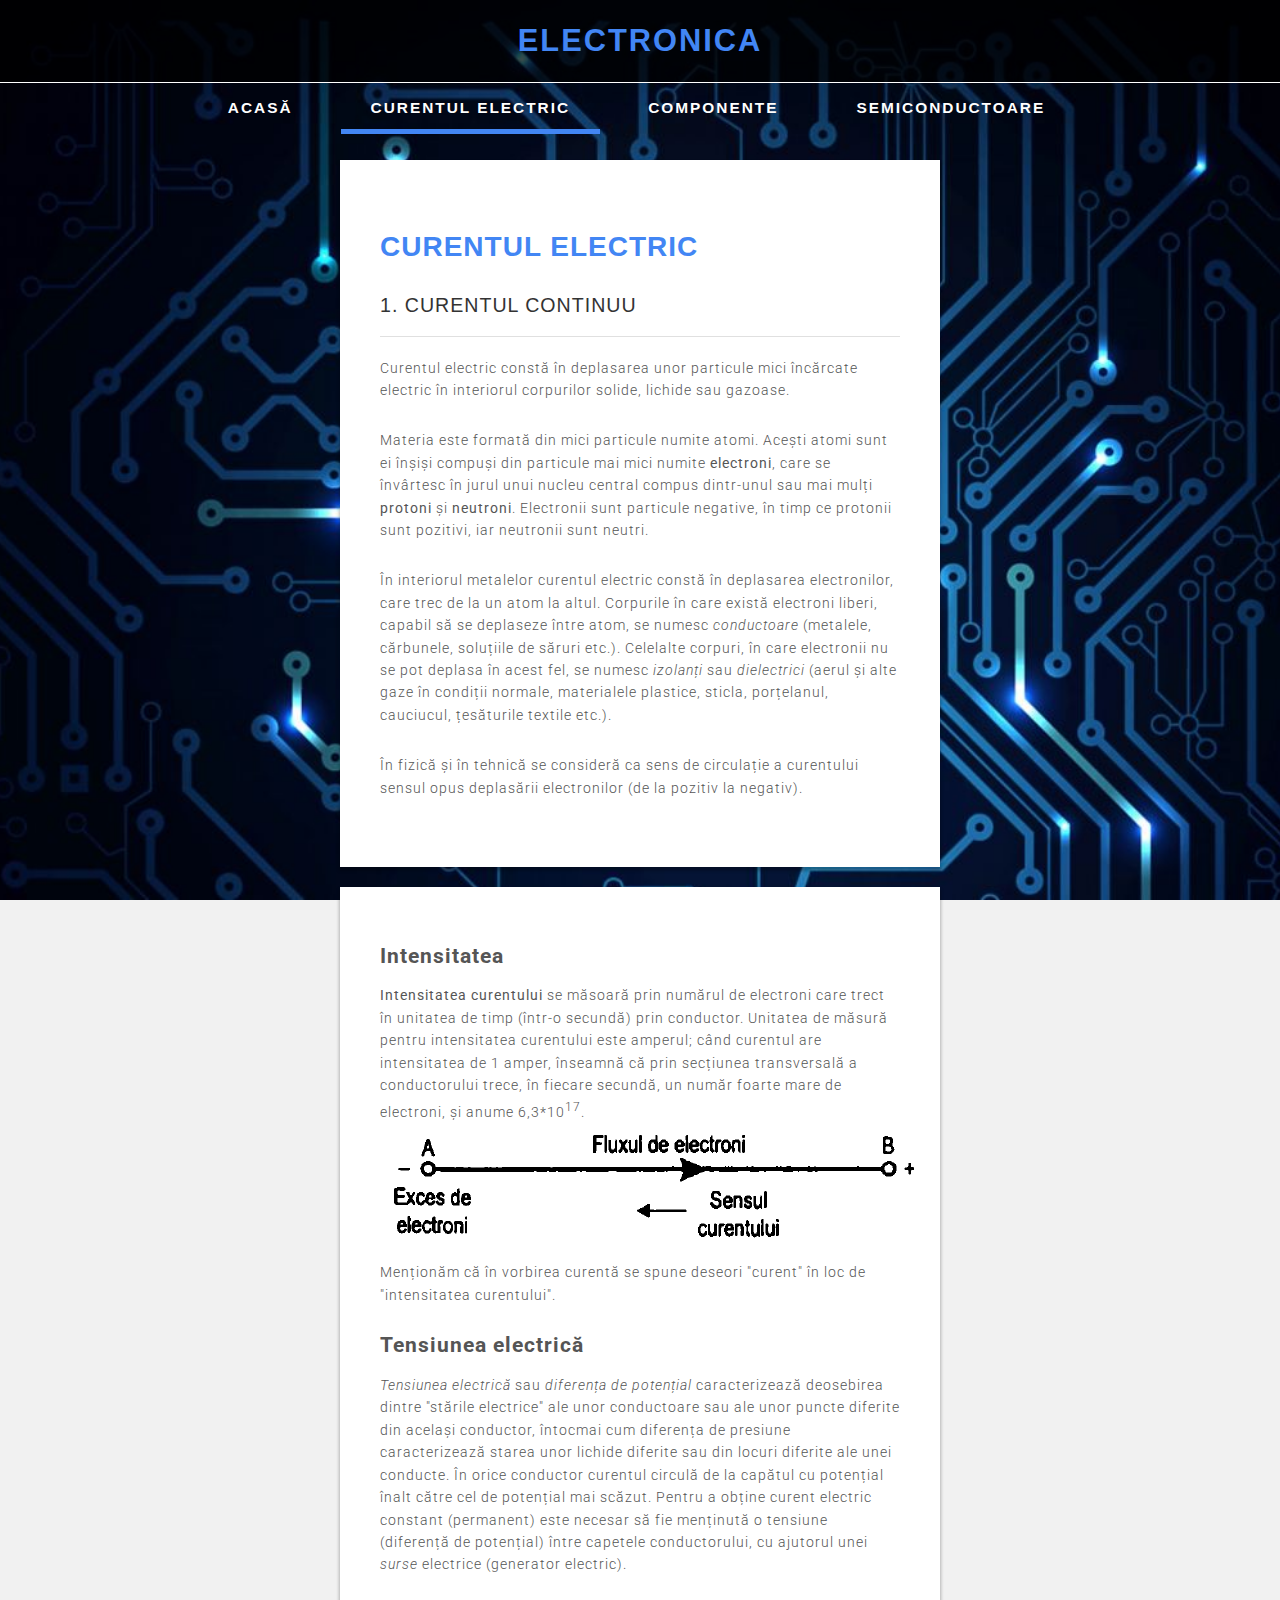
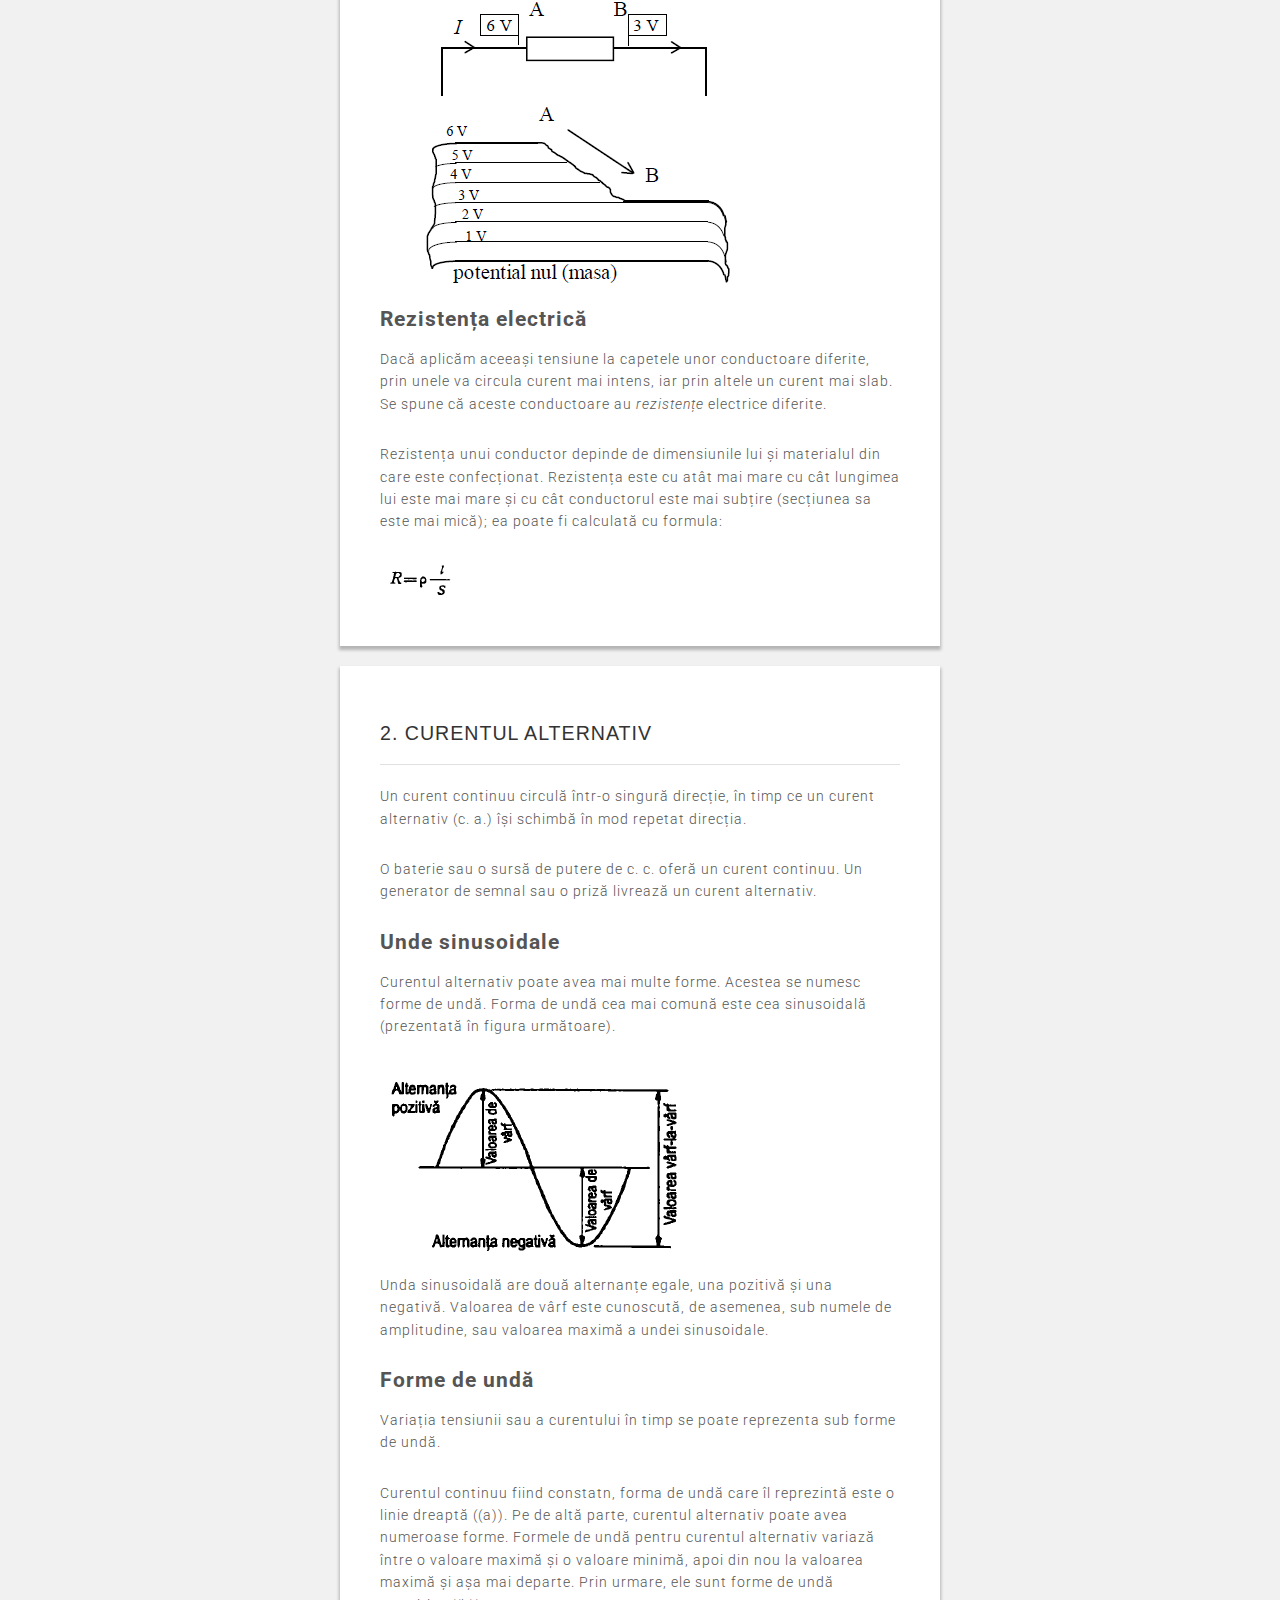
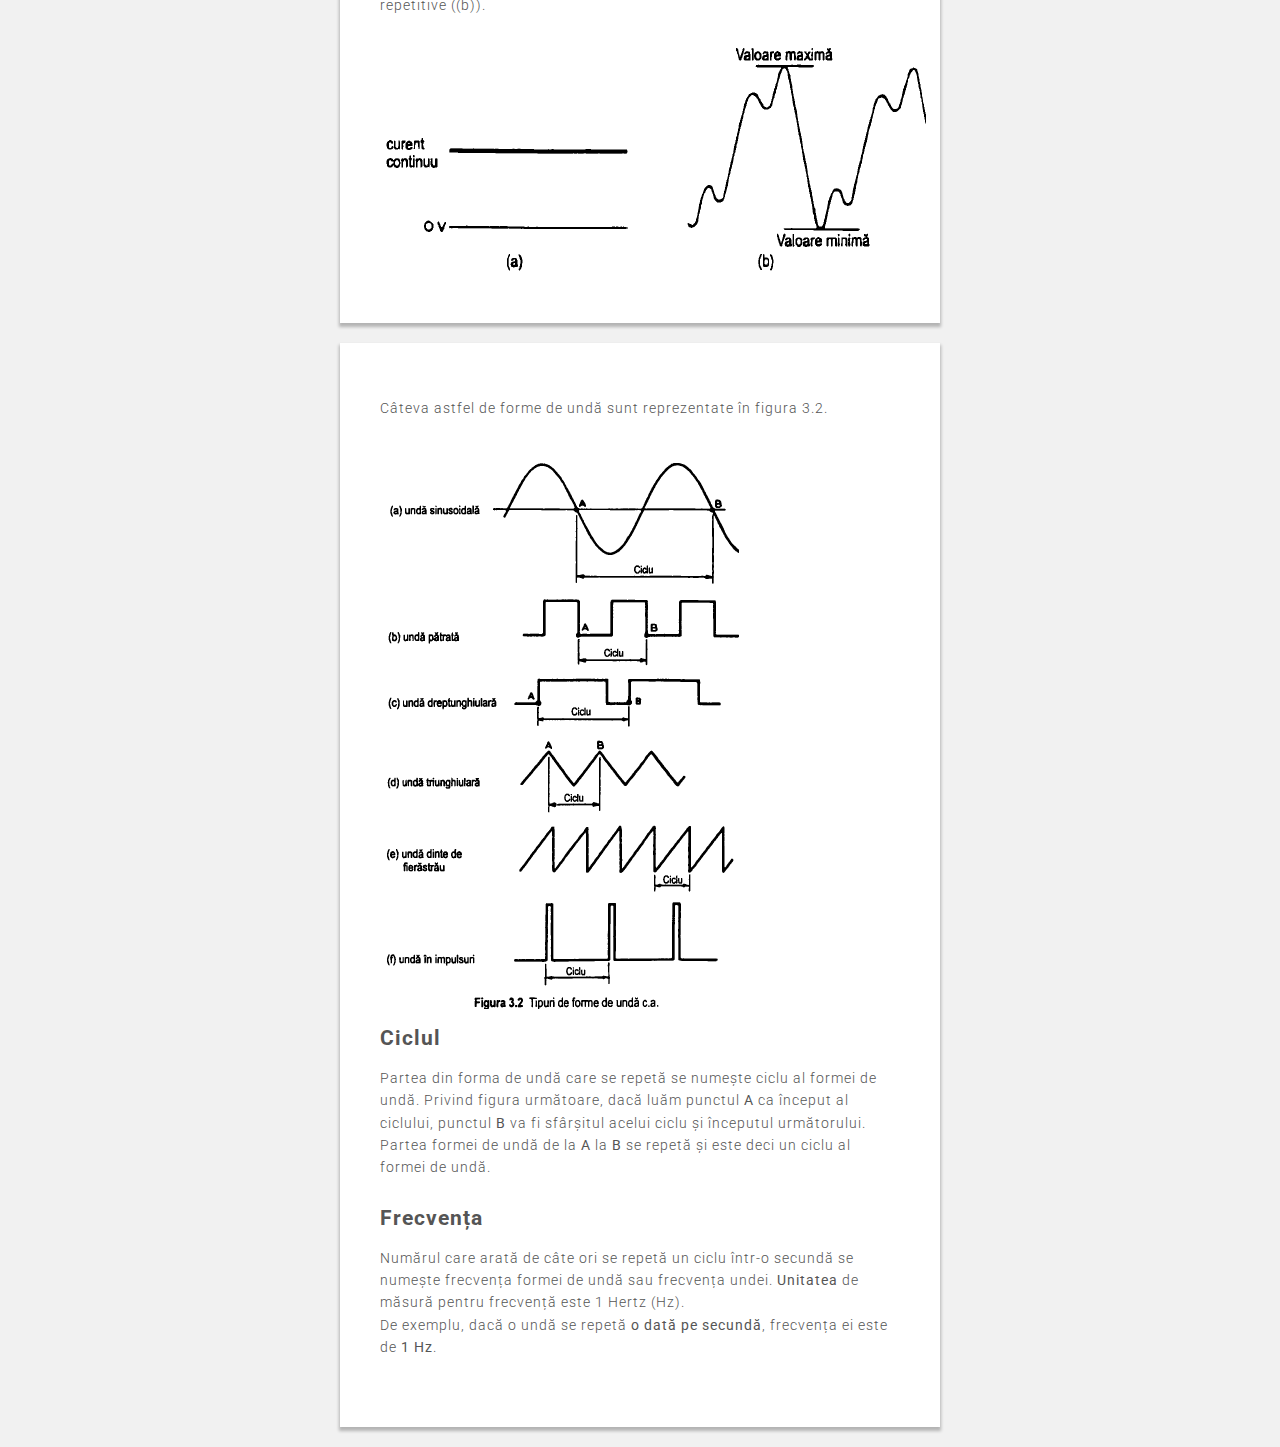
==== c.el.html @ b389ef6c "Initial commit" ====
<html lang="ro">
<head>
  <title>Curentul electric</title>
<link rel="icon" href="images/icon.png">
<meta charset="utf-8">
<link rel="stylesheet" href="css/stylemenu.css" >
<link rel="stylesheet" href="css/background.css"
  </head>

  <body>
    <!-- titlu -->
    <div class="banner jarallax">
    <div class="banner-dot">
      <div class="header-top">
        <div class="container">
          <center>
          <div class="titlu">
              <h1>
                <a href="index.html">Electronica</a>
              </h1>
            </div>
            </center>
        </div>
      </div>
      <!-- //titlu -->
    <!-- meniu -->
    <div class="header">
      <div class="container">
        <div class="top-nav">
          <nav class="navbar navbar-default">

      <ul class="nav navbar-nav navbar-right">
        <li><a href="index.html" title="Pagina principală">Acasă</a></li>
        <li><a href="c.el.html" class="active" title="Ce este curentul electric?">Curentul electric</a></li>
        <li><a href="comp.html" title="Componente electronice">Componente</a></li>
        <li><a href="semic.html"title="Dispozitive semiconductoare">Semiconductoare</a></li>
        <!-- <li><a href="galerie.html">Galerie foto</a></li> -->
      </ul>
    <!-- <div class="clearfix"> </div>
  </div> -->
  </div>
  <!-- //meniu -->
    <!-- <div class="background"> -->
<!-- </div> -->

<article class="wrapper">
  <header>
    <h1 class="pageTitle">Curentul electric</h1>
    <h2 class="pageSubTitle">1. Curentul continuu</h2>
  </header>
  <section>
    <p>Curentul electric constă în deplasarea unor particule mici încărcate electric în interiorul corpurilor solide, lichide sau gazoase.</p>
    <p>Materia este formată din mici particule numite atomi. Acești atomi sunt ei înșiși compuși din particule mai mici numite <b>electroni</b>, care se învârtesc în jurul unui nucleu central compus dintr-unul sau mai mulți <b>protoni</b> și <b>neutroni</b>. Electronii sunt particule negative, în timp ce protonii sunt pozitivi, iar neutronii sunt neutri.</p>
    <p>În interiorul metalelor curentul electric constă în deplasarea electronilor, care trec de la un atom la altul. Corpurile în care există electroni liberi, capabil să se deplaseze între atom, se numesc <em>conductoare</em> (metalele, cărbunele, soluțiile de săruri etc.). Celelalte corpuri, în care electronii nu se pot deplasa în acest fel, se numesc <em>izolanți</em> sau <em>dielectrici</em> (aerul și alte gaze în condiții normale, materialele plastice, sticla, porțelanul, cauciucul, țesăturile textile etc.).</p>
    <p>În fizică și în tehnică se consideră ca sens de circulație a curentului sensul opus deplasării electronilor (de la pozitiv la negativ).</p>
    </section>
</article>
<article class="wrapper">
  <!-- <header>
    <h1 class="pageTitle">Another title</h1>

  </header> -->
  <section>
    <!-- Intensitatea -->
    <h2>Intensitatea</h2>
    <b>Intensitatea curentului</b> se măsoară prin numărul de electroni care trect în unitatea de timp (într-o secundă) prin conductor. Unitatea de măsură pentru intensitatea curentului este amperul; când curentul are intensitatea de 1 amper, înseamnă că prin secțiunea transversală a conductorului trece, în fiecare secundă, un număr foarte mare de electroni, și anume 6,3*10<sup>17</sup>.<br />
    <img src="images/c1.png" />
    <p>Menționăm că în vorbirea curentă se spune deseori "curent" în loc de "intensitatea curentului".</p>
    <!-- Tensiunea -->
    <h2>Tensiunea electrică</h2>
    <em>Tensiunea electrică</em> sau <em>diferența de potențial</em> caracterizează deosebirea dintre "stările electrice" ale unor conductoare sau ale unor puncte diferite din același conductor, întocmai cum diferența de presiune caracterizează starea unor lichide diferite sau din locuri diferite ale unei conducte. În orice conductor curentul circulă de la capătul cu potențial înalt către cel de potențial mai scăzut. Pentru a obține curent electric constant (permanent) este necesar să fie menținută o tensiune (diferență de potențial) între capetele conductorului, cu ajutorul unei <em>surse</em> electrice (generator electric). <br />
    <img src="images/c3.png" />
    <!-- Rezistența -->
    <h2>Rezistența electrică</h2>
    <p>Dacă aplicăm aceeași tensiune la capetele unor conductoare diferite, prin unele va circula curent mai intens, iar prin altele un curent mai slab. Se spune că aceste conductoare au <em>rezistențe</em> electrice diferite.</p>
    <p>Rezistența unui conductor depinde de dimensiunile lui și materialul din care este confecționat. Rezistența este cu atât mai mare cu cât lungimea lui este mai mare și cu cât conductorul este mai subțire (secțiunea sa este mai mică); ea poate fi calculată cu formula:</p>
    <img src="images/c2.png" />
  </section>
</article>

<article class="wrapper">
  <!-- <header>
    <h1 class="pageTitle">Again another title</h1>
    <h2 class="pageSubTitle">And again another subtitle</h2>
  </header> -->
  <section>
    <header>
    <h2 class="pageSubTitle">2. Curentul alternativ</h2>
      </header>

    <p>Un curent continuu circulă într-o singură direcție, în timp ce un curent alternativ (c. a.) își schimbă în mod repetat direcția.</p>
    <p>O baterie sau o sursă de putere de c. c. oferă un curent continuu. Un generator de semnal sau o priză livrează un curent alternativ.</p>
    <h2>Unde sinusoidale</h2>
      <p>Curentul alternativ poate avea mai multe forme. Acestea se numesc forme de undă. Forma de undă cea mai comună este cea sinusoidală (prezentată în figura următoare).</p>
      <img src="images/c4.png" />
      <p>Unda sinusoidală are două alternanțe egale, una pozitivă și una negativă. Valoarea de vârf este cunoscută, de asemenea, sub numele de amplitudine, sau valoarea maximă a undei sinusoidale.</p>
      <h2>Forme de undă</h2>
      <p>Variația tensiunii sau a curentului în timp se poate reprezenta sub forme de undă.</p>
      <p>
        Curentul continuu fiind constatn, forma de undă care îl reprezintă este o linie dreaptă ((a)). Pe de altă parte, curentul alternativ poate avea numeroase forme. Formele de undă pentru curentul alternativ variază între o valoare maximă și o valoare minimă, apoi din nou la valoarea maximă și așa mai departe. Prin urmare, ele sunt forme de undă repetitive ((b)).
        </p>
        <img src="images/c5.png"
  </section>
</article>
<article class="wrapper">
  <section>
    <p>Câteva astfel de forme de undă sunt reprezentate în figura 3.2.</p>
    <img src="images/c6.png" />
    <h2>Ciclul</h2>
    <p>Partea din forma de undă care se repetă se numește ciclu al formei de undă. Privind figura următoare, dacă luăm punctul <b>A</b> ca început al ciclului, punctul <b>B</b> va fi sfârșitul acelui ciclu și începutul următorului. Partea formei de undă de la <b>A</b> la <b>B</b> se repetă și este deci un ciclu al formei de undă.</p>
    <h2>Frecvența</h2>
    <p>Numărul care arată de câte ori se repetă un ciclu într-o secundă se numește frecvența formei de undă sau frecvența undei. <b>Unitatea</b> de măsură pentru frecvență este 1 Hertz (Hz).<br /> De exemplu, dacă o undă se repetă <b>o dată pe secundă</b>, frecvența ei este de <b>1 Hz</b>.</p>

  </section>
</article>
    </body>
</html>
---- css/stylemenu.css ----
body{
  margin: 0;
  padding: 0;
  background: #f1f1f1;
}

/* #menu{
  margin: 0;
  padding: 0;
  margin-top: 350px;
}
#menu li{
  list-style: none;
  display: inline-block;
}
#menu li a{
  text-decoration: none;
  position: relative;
  color:#313131;
  font-size: 24px;
  font-weight: 700;
  font-family: sans-serif;
  display: block;
  overflow: hidden;
  transition: 0.7s all;
  padding: 14px 30px;
  text-transform: uppercase;
}
#menu li a:before{
  content: '';
  width: 60px;
  position: absolute;
  border-bottom: 8px solid #313131;
  bottom: 0;
  right: 350px;
  transition: 0.7s all;
}
#menu li a:hover:before{
  right: 0;
} */
.banner{
	background: url(../images/1.jpg) no-repeat 0px 0px;
    background-size: cover;
    background-position: center center;
    background-attachment: fixed;
	min-height:750px;
}
 /* .banner-dot {
    background:rgba(0, 0, 0, 0.32);
    background-size: cover;
    min-height:750px;
} */
/* .jarallax {
    position: relative;
    background-size: cover;
    background-repeat: no-repeat;
    background-position: 50% 50%;
} */
/* linia-dintre-titlu-si-meniu */
.header-top {
	border-bottom: solid 1px rgb(255, 255, 255);
    padding: .8em 0;
    background: rgba(0, 0, 0, 0.7);
}
/* //linie */

/* poate-lipsi */
/* .banner-dot {
    min-height: 410px;
}
.banner {
    min-height: 410px;
} */
/* //poate */
/* latimea-meniului */
.top-nav ul{
	padding: 0;
    margin: 0;
    float: none;
}
/* .top-nav ul li {
    display: inline-block;
    margin: 0 3.8em;
    float: none;
} */
/* margine stanga */
.top-nav ul li:nth-child(1){
	margin-left:0;
}
/* //margine-stg */
/* margine-dreapta */
.top-nav ul li:nth-child(6){
	margin-right:0;
}
/* //margine-dr */
/* centrare-elemente-meniu */
.navbar-right {
    float: none !important;
    margin-right: -15px;
    text-align: center;
}
/* //centrare */
/* dispune-linie */
.navbar-nav > li {
    margin: 0 .5em;
    display: inline-block;
    float: none;
}
/* //dispunere */
/* formatare-text-meniu */
.navbar-default .navbar-nav > li > a {
    color: #fff;
    font-size: 1.1em;
    letter-spacing: 2px;
    /* padding: 1em 0.5em; */
    position: relative;
    text-decoration: none;
    position: relative;
    /* font-size: 24px; */
    font-weight: 700;
    font-family: sans-serif;
    display: block;
    overflow: hidden;
    transition: 0.7s all;
    padding: 14px 30px;
    text-transform: uppercase;
}
/* //formatare */
/* .navbar-default .navbar-nav > li > a:hover, .navbar-default .navbar-nav > li > a:focus,.navbar-default .navbar-nav li a.active {
	color: #FFFFFF;
} */
.navbar-default .navbar-nav > li > a:before {
    content: '';
    position: absolute;
    bottom: -2px;
    background: #4286f4;
    height: 7px;
    width: 0;
    left: 0;
    transition: .5s all;
}
.navbar-default .navbar-nav li  a:hover:before,.navbar-default .navbar-nav li a.active:before{
	width: 100%;
}
.titlu h1 a {
    color: #4286f4;
    font-weight: 700;
    font-family: sans-serif;
    font-size: 1.1em;
    text-decoration: none;
    font-weight: 700;
    text-transform: uppercase;
    letter-spacing: 2px;
}
---- css/background.css ----
@import url(https://fonts.googleapis.com/css?family=Roboto:400,100,300,500,700,900);
@import url(https://fonts.googleapis.com/css?family=Titillium+Web:400,600,700,300,200);

body {
  font-family: 'Roboto', sans-serif;
  font-size: 14px;
  letter-spacing: 1px;
  line-height: 1.6em;
  font-weight: 300;
  color: #555;
}

p {
  margin-bottom: 2em;
}

header {
  border-bottom: solid 1px #e0e0e0;
  margin: 0 0 20px 0;
}

.pageTitle,
.pageSubTitle {
  font-family: 'Titillium', sans-serif;
  text-transform: uppercase;
  color: #333;
}

.pageTitle {
  color: #4286f4;
}

.pageTitle {
  font-size: 2em;
  font-weight: 700;
  line-height: 2em;
}

.pageSubTitle {
  margin-bottom: 1em;
  font-size: 1.4em;
  font-weight: 300;
}

/* .background {
  background: url("../images/1.jpg") no-repeat 0px 0px;
  background-size: 100% auto;
  position: fixed;
  width: 100%;
  height: 300%;
  top: 0;
  left: 0;
  z-index: -1
} */

.wrapper {
  width: 520px;
  padding: 40px;
  margin: 20px auto;
  background: #fff;
  box-shadow:  0px 3px 3px 1px rgba(0, 0, 0, 0.25);
}

.slogan {
  position: fixed;
  display: block;
  top: 700px;
  width: 100%;
  padding: 20px 0;
  text-align: center;
  background: #222;
}

.sloganTitle {
  font-size: 70px;
  font-weight: 700;
  line-height: 80px;
  color: #fff;

  text-shadow: 0px 2px 1px rgba(0, 0, 0, 0.25);
}
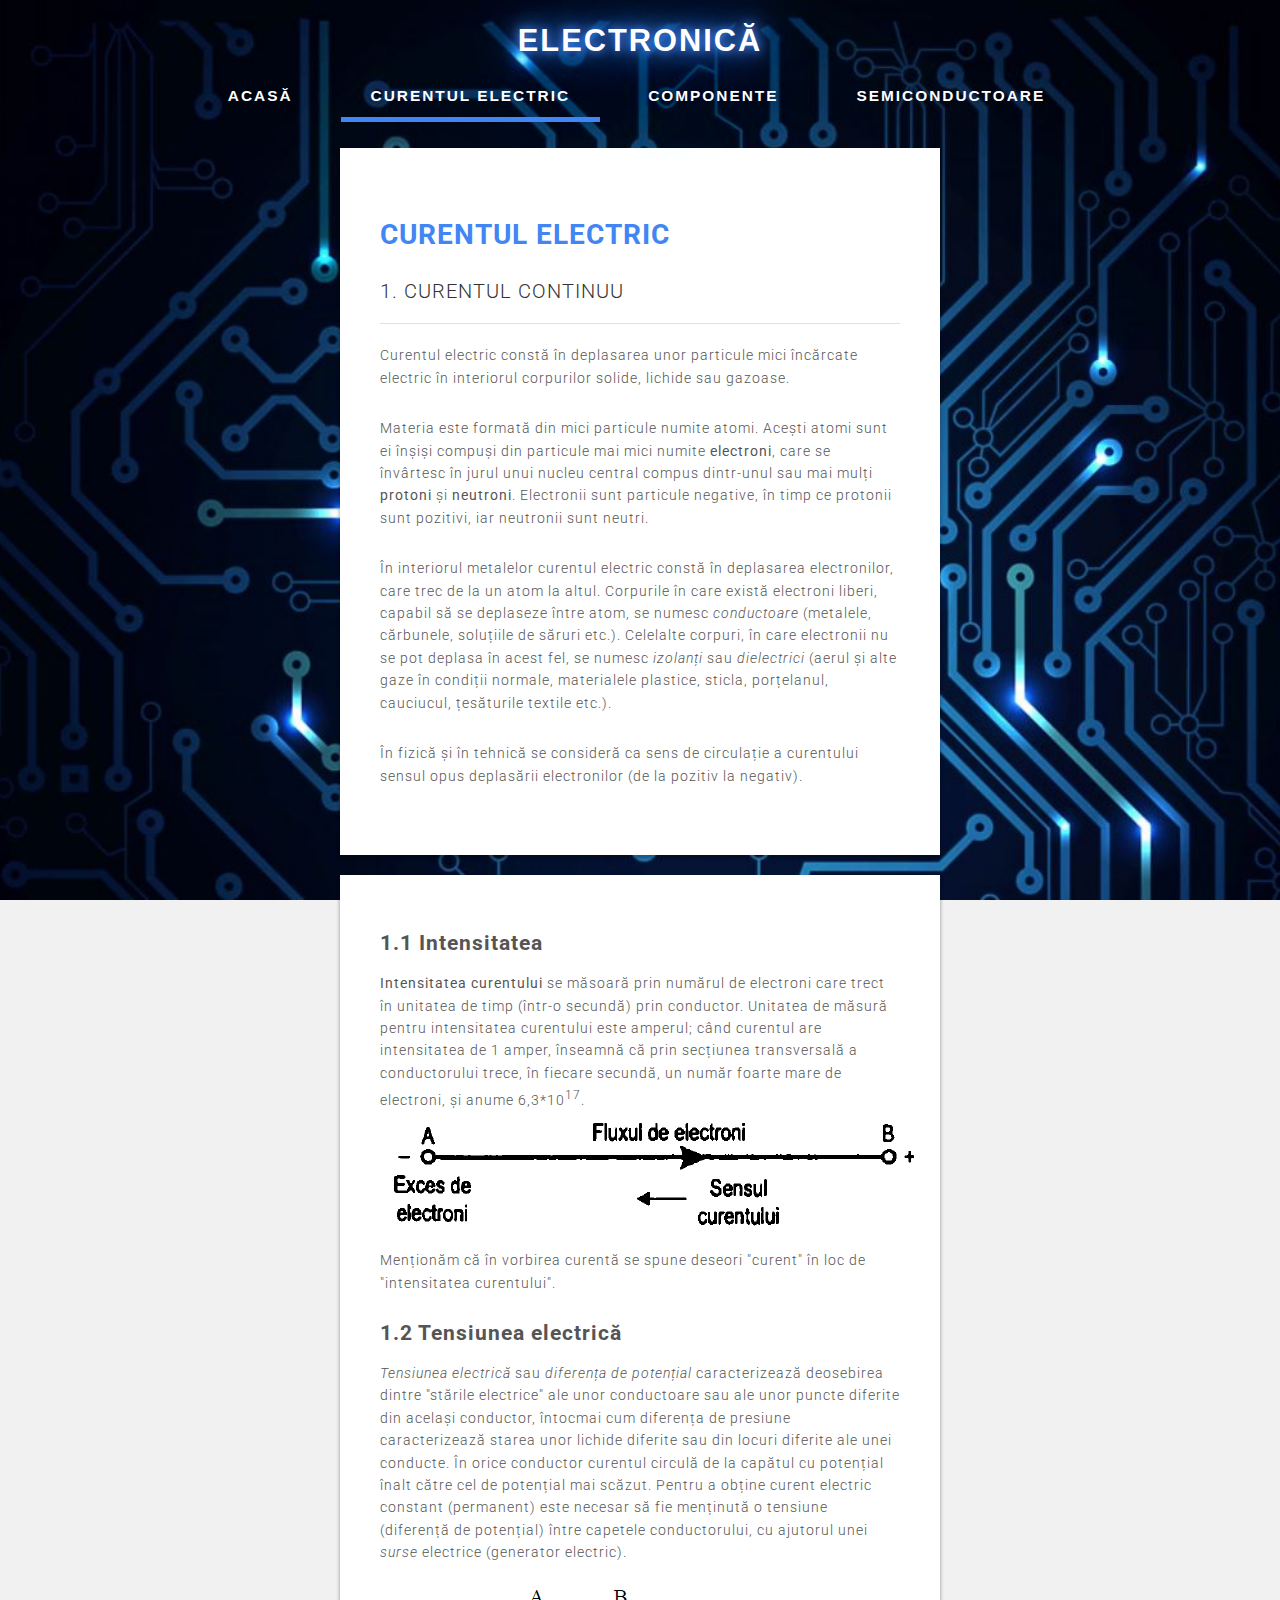
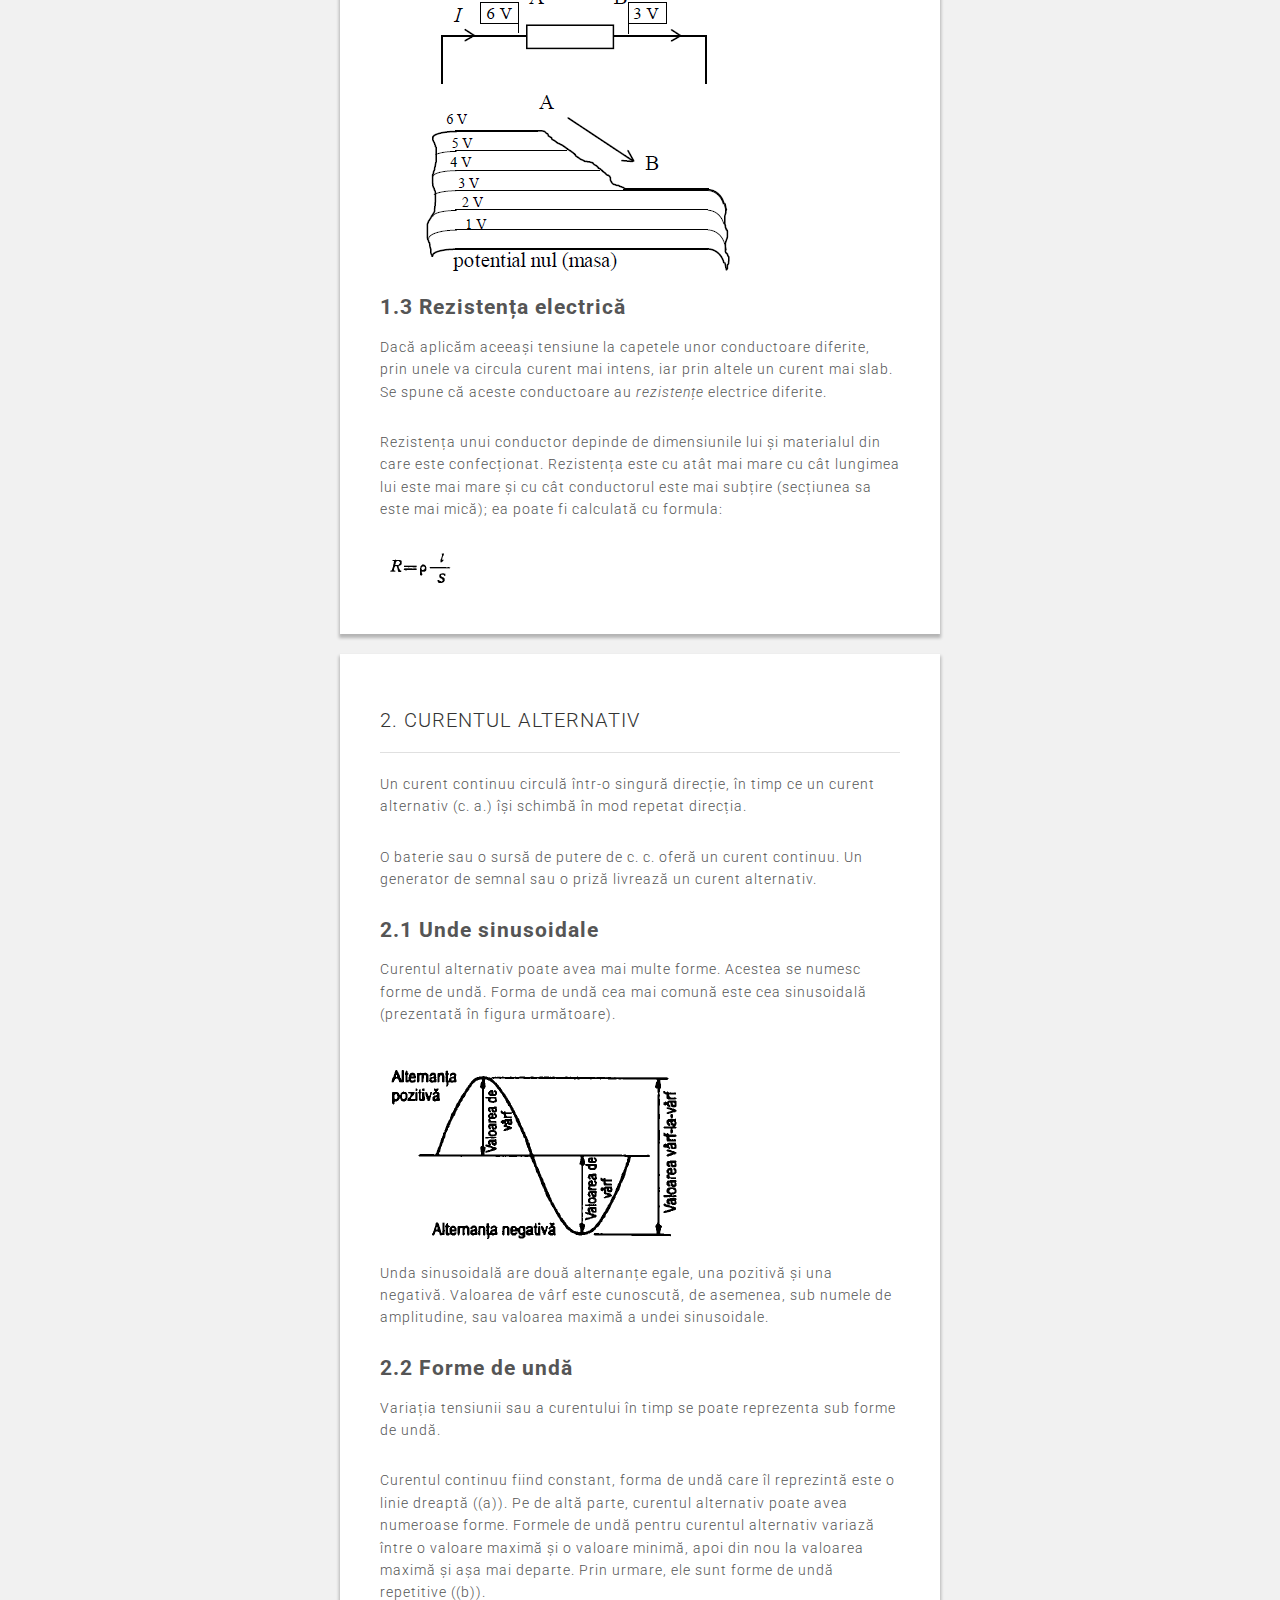
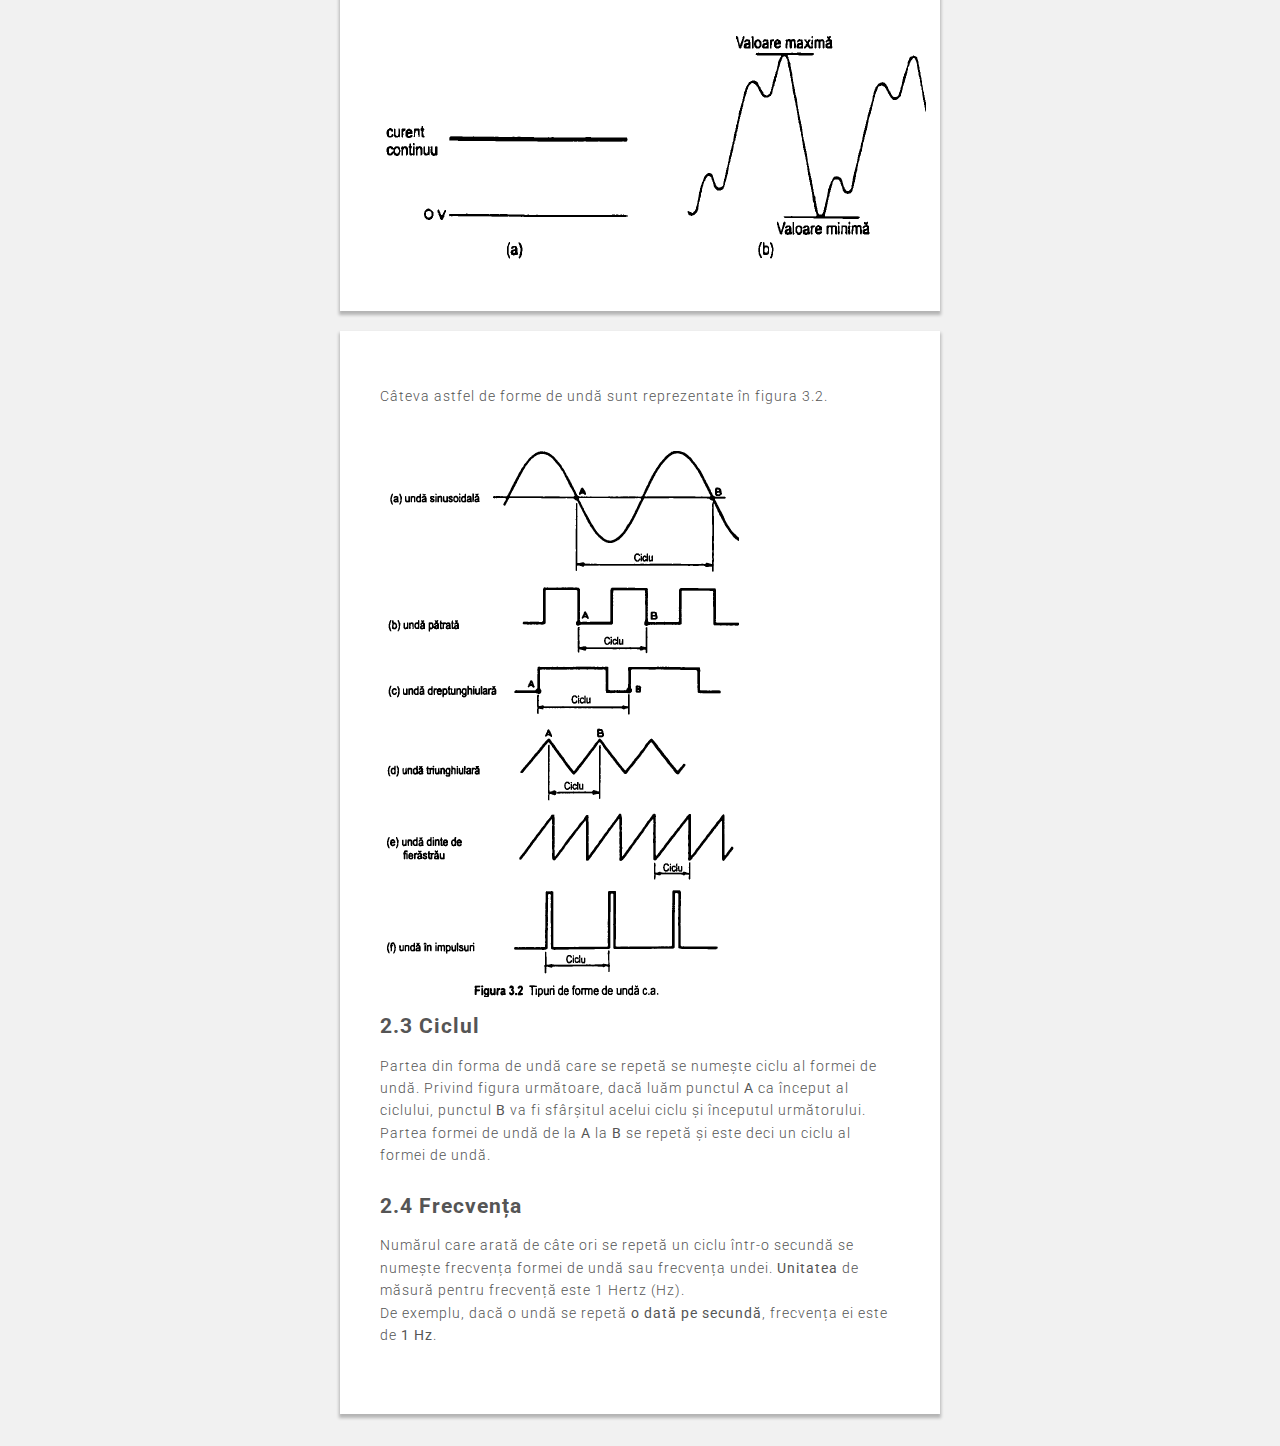
==== commit 458e5ae1: "Adding Back to Top button and Neon Title" ====
--- a/c.el.html
+++ b/c.el.html
@@ -1,117 +1,239 @@
-  <html lang="ro">
-<head>
-  <title>Curentul electric</title>
-<link rel="icon" href="images/icon.png">
-<meta charset="utf-8">
-<link rel="stylesheet" href="css/stylemenu.css" >
-<link rel="stylesheet" href="css/background.css"
+<html lang="ro">
+  <head>
+    <title>Curentul electric</title>
+    <link rel="icon" href="images/icon.png" />
+    <meta charset="utf-8" />
+    <link rel="stylesheet" href="css/stylemenu.css" />
+    <link rel="stylesheet" href="css/background.css">
+    <link rel="stylesheet" href="css/btnBackToTop.css">
   </head>
 
   <body>
+    <button onclick="topFunction()" id="myBtn" title="Go to top">Back to top</button>
     <!-- titlu -->
     <div class="banner jarallax">
-    <div class="banner-dot">
-      <div class="header-top">
-        <div class="container">
+      <div class="banner-dot">
+        <div class="header-top">
+          <div class="container">
           <center>
           <div class="titlu">
               <h1>
-                <a href="index.html">Electronica</a>
+                <a href="index.html">Electronică</a>
               </h1>
             </div>
             </center>
         </div>
-      </div>
-      <!-- //titlu -->
-    <!-- meniu -->
-    <div class="header">
-      <div class="container">
-        <div class="top-nav">
-          <nav class="navbar navbar-default">
-
-      <ul class="nav navbar-nav navbar-right">
-        <li><a href="index.html" title="Pagina principală">Acasă</a></li>
-        <li><a href="c.el.html" class="active" title="Ce este curentul electric?">Curentul electric</a></li>
-        <li><a href="comp.html" title="Componente electronice">Componente</a></li>
-        <li><a href="semic.html"title="Dispozitive semiconductoare">Semiconductoare</a></li>
-        <!-- <li><a href="galerie.html">Galerie foto</a></li> -->
-      </ul>
-    <!-- <div class="clearfix"> </div>
-  </div> -->
-  </div>
-  <!-- //meniu -->
-    <!-- <div class="background"> -->
-<!-- </div> -->
-
-<article class="wrapper">
-  <header>
-    <h1 class="pageTitle">Curentul electric</h1>
-    <h2 class="pageSubTitle">1. Curentul continuu</h2>
-  </header>
-  <section>
-    <p>Curentul electric constă în deplasarea unor particule mici încărcate electric în interiorul corpurilor solide, lichide sau gazoase.</p>
-    <p>Materia este formată din mici particule numite atomi. Acești atomi sunt ei înșiși compuși din particule mai mici numite <b>electroni</b>, care se învârtesc în jurul unui nucleu central compus dintr-unul sau mai mulți <b>protoni</b> și <b>neutroni</b>. Electronii sunt particule negative, în timp ce protonii sunt pozitivi, iar neutronii sunt neutri.</p>
-    <p>În interiorul metalelor curentul electric constă în deplasarea electronilor, care trec de la un atom la altul. Corpurile în care există electroni liberi, capabil să se deplaseze între atom, se numesc <em>conductoare</em> (metalele, cărbunele, soluțiile de săruri etc.). Celelalte corpuri, în care electronii nu se pot deplasa în acest fel, se numesc <em>izolanți</em> sau <em>dielectrici</em> (aerul și alte gaze în condiții normale, materialele plastice, sticla, porțelanul, cauciucul, țesăturile textile etc.).</p>
-    <p>În fizică și în tehnică se consideră ca sens de circulație a curentului sensul opus deplasării electronilor (de la pozitiv la negativ).</p>
-    </section>
-</article>
-<article class="wrapper">
-  <!-- <header>
+
+          <!-- //titlu -->
+          <!-- meniu -->
+          <!-- <div class="header"> -->
+          <div class="header">
+            <div class="container">
+              <div class="top-nav">
+                <nav class="navbar navbar-default">
+                  <ul class="nav navbar-nav navbar-right">
+                    <li>
+                      <a href="index.html" title="Pagina principală">Acasă</a>
+                    </li>
+                    <li>
+                      <a
+                        href="c.el.html"
+                        class="active"
+                        title="Ce este curentul electric?"
+                        >Curentul electric</a
+                      >
+                    </li>
+                    <li>
+                      <a href="comp.html" title="Componente electronice"
+                        >Componente</a
+                      >
+                    </li>
+                    <li>
+                      <a href="semic.html" title="Dispozitive semiconductoare"
+                        >Semiconductoare</a
+                      >
+                    </li>
+                    <!-- <li><a href="galerie.html">Galerie foto</a></li> -->
+                  </ul>
+                </nav>
+              </div>
+            </div>
+          </div>
+
+          <!-- //meniu -->
+          <!-- <div class="background"> -->
+          <!-- </div> -->
+
+          <article class="wrapper">
+            <header>
+              <h1 class="pageTitle">Curentul electric</h1>
+              <h2 class="pageSubTitle">1. Curentul continuu</h2>
+            </header>
+            <section>
+              <p>
+                Curentul electric constă în deplasarea unor particule mici
+                încărcate electric în interiorul corpurilor solide, lichide sau
+                gazoase.
+              </p>
+              <p>
+                Materia este formată din mici particule numite atomi. Acești
+                atomi sunt ei înșiși compuși din particule mai mici numite
+                <b>electroni</b>, care se învârtesc în jurul unui nucleu central
+                compus dintr-unul sau mai mulți <b>protoni</b> și
+                <b>neutroni</b>. Electronii sunt particule negative, în timp ce
+                protonii sunt pozitivi, iar neutronii sunt neutri.
+              </p>
+              <p>
+                În interiorul metalelor curentul electric constă în deplasarea
+                electronilor, care trec de la un atom la altul. Corpurile în
+                care există electroni liberi, capabil să se deplaseze între
+                atom, se numesc <em>conductoare</em> (metalele, cărbunele,
+                soluțiile de săruri etc.). Celelalte corpuri, în care electronii
+                nu se pot deplasa în acest fel, se numesc <em>izolanți</em> sau
+                <em>dielectrici</em> (aerul și alte gaze în condiții normale,
+                materialele plastice, sticla, porțelanul, cauciucul, țesăturile
+                textile etc.).
+              </p>
+              <p>
+                În fizică și în tehnică se consideră ca sens de circulație a
+                curentului sensul opus deplasării electronilor (de la pozitiv la
+                negativ).
+              </p>
+            </section>
+          </article>
+          <article class="wrapper">
+            <!-- <header>
     <h1 class="pageTitle">Another title</h1>
 
   </header> -->
-  <section>
-    <!-- Intensitatea -->
-    <h2>Intensitatea</h2>
-    <b>Intensitatea curentului</b> se măsoară prin numărul de electroni care trect în unitatea de timp (într-o secundă) prin conductor. Unitatea de măsură pentru intensitatea curentului este amperul; când curentul are intensitatea de 1 amper, înseamnă că prin secțiunea transversală a conductorului trece, în fiecare secundă, un număr foarte mare de electroni, și anume 6,3*10<sup>17</sup>.<br />
-    <img src="images/c1.png" />
-    <p>Menționăm că în vorbirea curentă se spune deseori "curent" în loc de "intensitatea curentului".</p>
-    <!-- Tensiunea -->
-    <h2>Tensiunea electrică</h2>
-    <em>Tensiunea electrică</em> sau <em>diferența de potențial</em> caracterizează deosebirea dintre "stările electrice" ale unor conductoare sau ale unor puncte diferite din același conductor, întocmai cum diferența de presiune caracterizează starea unor lichide diferite sau din locuri diferite ale unei conducte. În orice conductor curentul circulă de la capătul cu potențial înalt către cel de potențial mai scăzut. Pentru a obține curent electric constant (permanent) este necesar să fie menținută o tensiune (diferență de potențial) între capetele conductorului, cu ajutorul unei <em>surse</em> electrice (generator electric). <br />
-    <img src="images/c3.png" />
-    <!-- Rezistența -->
-    <h2>Rezistența electrică</h2>
-    <p>Dacă aplicăm aceeași tensiune la capetele unor conductoare diferite, prin unele va circula curent mai intens, iar prin altele un curent mai slab. Se spune că aceste conductoare au <em>rezistențe</em> electrice diferite.</p>
-    <p>Rezistența unui conductor depinde de dimensiunile lui și materialul din care este confecționat. Rezistența este cu atât mai mare cu cât lungimea lui este mai mare și cu cât conductorul este mai subțire (secțiunea sa este mai mică); ea poate fi calculată cu formula:</p>
-    <img src="images/c2.png" />
-  </section>
-</article>
-
-<article class="wrapper">
-  <!-- <header>
+            <section>
+              <!-- Intensitatea -->
+              <h2>1.1 Intensitatea</h2>
+              <b>Intensitatea curentului</b> se măsoară prin numărul de
+              electroni care trect în unitatea de timp (într-o secundă) prin
+              conductor. Unitatea de măsură pentru intensitatea curentului este
+              amperul; când curentul are intensitatea de 1 amper, înseamnă că
+              prin secțiunea transversală a conductorului trece, în fiecare
+              secundă, un număr foarte mare de electroni, și anume
+              6,3*10<sup>17</sup>.<br />
+              <img src="images/c1.png" />
+              <p>
+                Menționăm că în vorbirea curentă se spune deseori "curent" în
+                loc de "intensitatea curentului".
+              </p>
+              <!-- Tensiunea -->
+              <h2>1.2 Tensiunea electrică</h2>
+              <em>Tensiunea electrică</em> sau
+              <em>diferența de potențial</em> caracterizează deosebirea dintre
+              "stările electrice" ale unor conductoare sau ale unor puncte
+              diferite din același conductor, întocmai cum diferența de presiune
+              caracterizează starea unor lichide diferite sau din locuri
+              diferite ale unei conducte. În orice conductor curentul circulă de
+              la capătul cu potențial înalt către cel de potențial mai scăzut.
+              Pentru a obține curent electric constant (permanent) este necesar
+              să fie menținută o tensiune (diferență de potențial) între
+              capetele conductorului, cu ajutorul unei <em>surse</em> electrice
+              (generator electric). <br />
+              <img src="images/c3.png" />
+              <!-- Rezistența -->
+              <h2>1.3 Rezistența electrică</h2>
+              <p>
+                Dacă aplicăm aceeași tensiune la capetele unor conductoare
+                diferite, prin unele va circula curent mai intens, iar prin
+                altele un curent mai slab. Se spune că aceste conductoare au
+                <em>rezistențe</em> electrice diferite.
+              </p>
+              <p>
+                Rezistența unui conductor depinde de dimensiunile lui și
+                materialul din care este confecționat. Rezistența este cu atât
+                mai mare cu cât lungimea lui este mai mare și cu cât conductorul
+                este mai subțire (secțiunea sa este mai mică); ea poate fi
+                calculată cu formula:
+              </p>
+              <img src="images/c2.png" />
+            </section>
+          </article>
+
+          <article class="wrapper">
+            <!-- <header>
     <h1 class="pageTitle">Again another title</h1>
     <h2 class="pageSubTitle">And again another subtitle</h2>
   </header> -->
-  <section>
-    <header>
-    <h2 class="pageSubTitle">2. Curentul alternativ</h2>
-      </header>
-
-    <p>Un curent continuu circulă într-o singură direcție, în timp ce un curent alternativ (c. a.) își schimbă în mod repetat direcția.</p>
-    <p>O baterie sau o sursă de putere de c. c. oferă un curent continuu. Un generator de semnal sau o priză livrează un curent alternativ.</p>
-    <h2>Unde sinusoidale</h2>
-      <p>Curentul alternativ poate avea mai multe forme. Acestea se numesc forme de undă. Forma de undă cea mai comună este cea sinusoidală (prezentată în figura următoare).</p>
-      <img src="images/c4.png" />
-      <p>Unda sinusoidală are două alternanțe egale, una pozitivă și una negativă. Valoarea de vârf este cunoscută, de asemenea, sub numele de amplitudine, sau valoarea maximă a undei sinusoidale.</p>
-      <h2>Forme de undă</h2>
-      <p>Variația tensiunii sau a curentului în timp se poate reprezenta sub forme de undă.</p>
-      <p>
-        Curentul continuu fiind constatn, forma de undă care îl reprezintă este o linie dreaptă ((a)). Pe de altă parte, curentul alternativ poate avea numeroase forme. Formele de undă pentru curentul alternativ variază între o valoare maximă și o valoare minimă, apoi din nou la valoarea maximă și așa mai departe. Prin urmare, ele sunt forme de undă repetitive ((b)).
-        </p>
-        <img src="images/c5.png"
-  </section>
-</article>
-<article class="wrapper">
-  <section>
-    <p>Câteva astfel de forme de undă sunt reprezentate în figura 3.2.</p>
-    <img src="images/c6.png" />
-    <h2>Ciclul</h2>
-    <p>Partea din forma de undă care se repetă se numește ciclu al formei de undă. Privind figura următoare, dacă luăm punctul <b>A</b> ca început al ciclului, punctul <b>B</b> va fi sfârșitul acelui ciclu și începutul următorului. Partea formei de undă de la <b>A</b> la <b>B</b> se repetă și este deci un ciclu al formei de undă.</p>
-    <h2>Frecvența</h2>
-    <p>Numărul care arată de câte ori se repetă un ciclu într-o secundă se numește frecvența formei de undă sau frecvența undei. <b>Unitatea</b> de măsură pentru frecvență este 1 Hertz (Hz).<br /> De exemplu, dacă o undă se repetă <b>o dată pe secundă</b>, frecvența ei este de <b>1 Hz</b>.</p>
-
-  </section>
-</article>
-    </body>
+            <section>
+              <header>
+                <h2 class="pageSubTitle">2. Curentul alternativ</h2>
+              </header>
+
+              <p>
+                Un curent continuu circulă într-o singură direcție, în timp ce
+                un curent alternativ (c. a.) își schimbă în mod repetat
+                direcția.
+              </p>
+              <p>
+                O baterie sau o sursă de putere de c. c. oferă un curent
+                continuu. Un generator de semnal sau o priză livrează un curent
+                alternativ.
+              </p>
+              <!-- Unde sinusoidale -->
+              <h2>2.1 Unde sinusoidale</h2>
+              <p>
+                Curentul alternativ poate avea mai multe forme. Acestea se
+                numesc forme de undă. Forma de undă cea mai comună este cea
+                sinusoidală (prezentată în figura următoare).
+              </p>
+              <img src="images/c4.png" />
+              <p>
+                Unda sinusoidală are două alternanțe egale, una pozitivă și una
+                negativă. Valoarea de vârf este cunoscută, de asemenea, sub
+                numele de amplitudine, sau valoarea maximă a undei sinusoidale.
+              </p>
+              <!-- Forme de undă -->
+              <h2>2.2 Forme de undă</h2>
+              <p>
+                Variația tensiunii sau a curentului în timp se poate reprezenta
+                sub forme de undă.
+              </p>
+              <p>
+                Curentul continuu fiind constant, forma de undă care îl
+                reprezintă este o linie dreaptă ((a)). Pe de altă parte,
+                curentul alternativ poate avea numeroase forme. Formele de undă
+                pentru curentul alternativ variază între o valoare maximă și o
+                valoare minimă, apoi din nou la valoarea maximă și așa mai
+                departe. Prin urmare, ele sunt forme de undă repetitive ((b)).
+              </p>
+              <img src="images/c5.png"
+            </section>
+          </article>
+          <article class="wrapper">
+            <section>
+              <p>
+                Câteva astfel de forme de undă sunt reprezentate în figura 3.2.
+              </p>
+              <img src="images/c6.png" />
+              <!-- Ciclul -->
+              <h2>2.3 Ciclul</h2>
+              <p>
+                Partea din forma de undă care se repetă se numește ciclu al
+                formei de undă. Privind figura următoare, dacă luăm punctul
+                <b>A</b> ca început al ciclului, punctul <b>B</b> va fi
+                sfârșitul acelui ciclu și începutul următorului. Partea formei
+                de undă de la <b>A</b> la <b>B</b> se repetă și este deci un
+                ciclu al formei de undă.
+              </p>
+              <!-- Frecvența -->
+              <h2>2.4 Frecvența</h2>
+              <p>
+                Numărul care arată de câte ori se repetă un ciclu într-o secundă
+                se numește frecvența formei de undă sau frecvența undei.
+                <b>Unitatea</b> de măsură pentru frecvență este 1 Hertz (Hz).<br />
+                De exemplu, dacă o undă se repetă <b>o dată pe secundă</b>,
+                frecvența ei este de <b>1 Hz</b>.
+              </p>
+            </section>
+          </article>
+        </div>
+      </div>
+    </div>
+    <script src="js/BackToTop.js"></script>
+  </body>
 </html>
--- a/css/stylemenu.css
+++ b/css/stylemenu.css
@@ -58,9 +58,9 @@
 } */
 /* linia-dintre-titlu-si-meniu */
 .header-top {
-	border-bottom: solid 1px rgb(255, 255, 255);
+	border-bottom: solid 0px rgb(255, 255, 255);
     padding: .8em 0;
-    background: rgba(0, 0, 0, 0.7);
+    /* background: rgba(0, 0, 0, 0.7); */
 }
 /* //linie */
 
@@ -142,8 +142,15 @@
 .navbar-default .navbar-nav li  a:hover:before,.navbar-default .navbar-nav li a.active:before{
 	width: 100%;
 }
+.titlu {
+    position: 50%;
+    width: 600px;
+    display: block;
+    justify-content: center;
+    align-items: center;
+}
 .titlu h1 a {
-    color: #4286f4;
+    color: #ffffff;
     font-weight: 700;
     font-family: sans-serif;
     font-size: 1.1em;
@@ -151,4 +158,12 @@
     font-weight: 700;
     text-transform: uppercase;
     letter-spacing: 2px;
-}
+    text-shadow: 0 0 10px #4286f4,
+                 0 0 20px #4286f4,
+                 0 0 40px #4286f4,
+                 0 0 80px #4286f4,
+                 0 0 120px #4286f4,
+                 0 0 200px #4286f4,
+                 0 0 300px #4286f4,
+                 0 0 400px #4286f4;
+}--- a/css/background.css
+++ b/css/background.css
@@ -4,6 +4,7 @@
 body {
   font-family: 'Roboto', sans-serif;
   font-size: 14px;
+  font-weight: 300;
   letter-spacing: 1px;
   line-height: 1.6em;
   font-weight: 300;
@@ -20,10 +21,11 @@
 }
 
 .pageTitle,
-.pageSubTitle {
-  font-family: 'Titillium', sans-serif;
+.pageSubTitle{
+  font-family: 'Roboto', sans-serif;
   text-transform: uppercase;
   color: #333;
+  font-weight: 300;
 }
 
 .pageTitle {
--- a/css/btnBackToTop.css
+++ b/css/btnBackToTop.css
@@ -0,0 +1,20 @@
+
+#myBtn {
+display: none;
+position: fixed;
+bottom: 20px;
+right: 30px;
+z-index: 99;
+font-size: 18px;
+border: none;
+outline: none;
+background-color: rgba(30, 0, 255, 0.714);
+color: white;
+cursor: pointer;
+padding: 15px;
+border-radius: 4px;
+}
+
+#myBtn:hover {
+background-color: #555;
+}